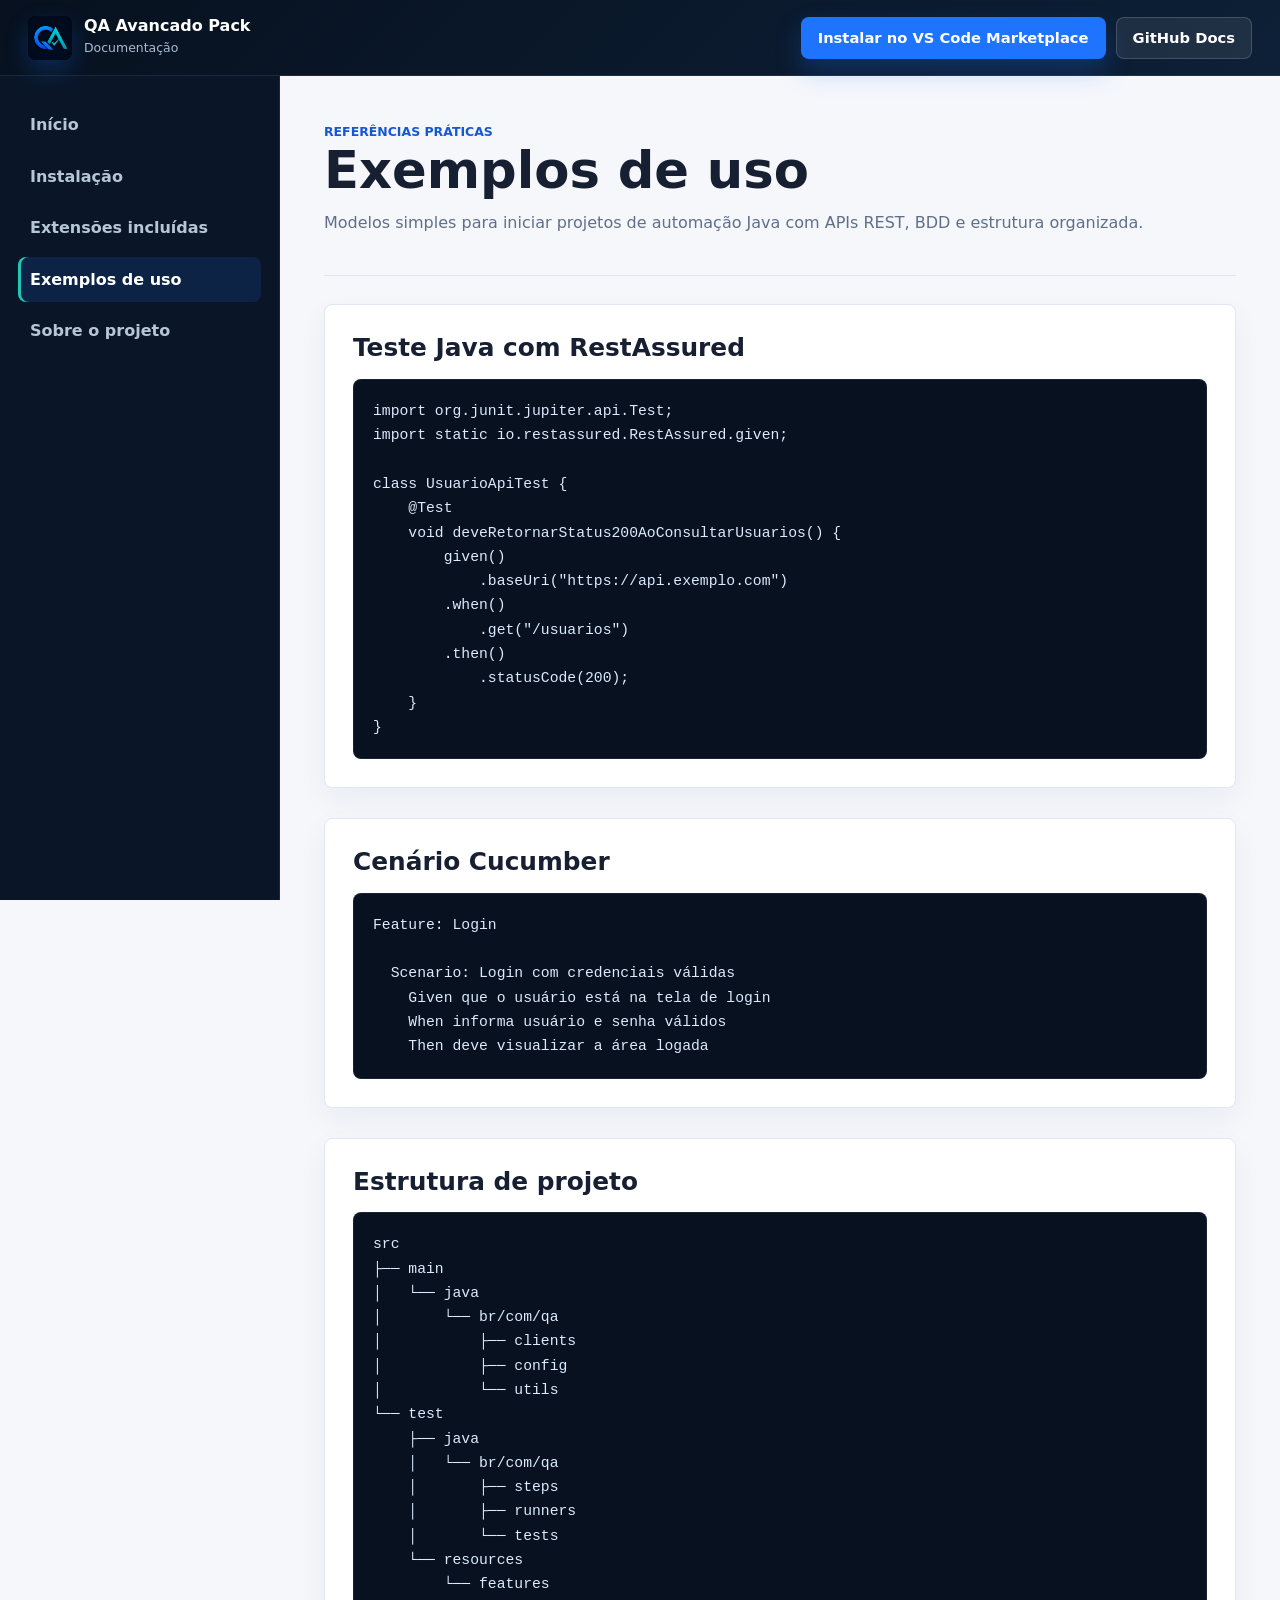
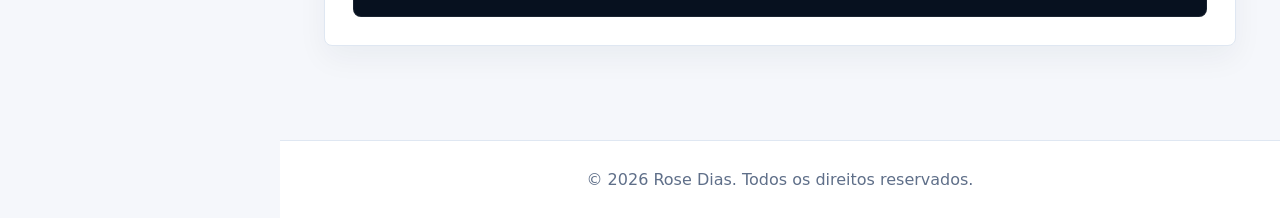
==== docs/exemplos-de-uso.html @ 57918c73 "site doc" ====
<!doctype html>
<html lang="pt-BR">
<head>
  <meta charset="utf-8">
  <meta name="viewport" content="width=device-width, initial-scale=1">
  <title>Exemplos de uso | QA Avancado Pack</title>
  <link rel="stylesheet" href="assets/style.css">
</head>
<body>
  <header class="site-header">
    <a class="brand" href="index.html" aria-label="QA Avancado Pack">
      <img src="assets/logo.png" alt="Logo QA Avancado Pack">
      <span><strong>QA Avancado Pack</strong><small>Documentação</small></span>
    </a>
    <nav class="top-actions" aria-label="Links principais">
      <a class="btn btn-primary" href="https://marketplace.visualstudio.com/items?itemName=SEU-PUBLISHER.qa-pack" target="_blank" rel="noopener">Instalar no VS Code Marketplace</a>
      <a class="btn btn-secondary" href="https://github.com/SEU-USUARIO/qa-pack-docs" target="_blank" rel="noopener">GitHub Docs</a>
    </nav>
    <button class="menu-toggle" type="button" aria-label="Abrir menu" aria-expanded="false">Menu</button>
  </header>

  <aside class="sidebar" id="sidebar">
    <nav aria-label="Menu da documentação">
      <a href="index.html">Início</a>
      <a href="instalacao.html">Instalação</a>
      <a href="extensoes-incluidas.html">Extensões incluídas</a>
      <a href="exemplos-de-uso.html">Exemplos de uso</a>
      <a href="sobre.html">Sobre o projeto</a>
    </nav>
  </aside>

  <main class="main-content page-content">
    <div class="page-title">
      <span class="eyebrow">Referências práticas</span>
      <h1>Exemplos de uso</h1>
      <p>Modelos simples para iniciar projetos de automação Java com APIs REST, BDD e estrutura organizada.</p>
    </div>

    <section class="content-section">
      <h2>Teste Java com RestAssured</h2>
      <pre><code>import org.junit.jupiter.api.Test;
import static io.restassured.RestAssured.given;

class UsuarioApiTest {
    @Test
    void deveRetornarStatus200AoConsultarUsuarios() {
        given()
            .baseUri("https://api.exemplo.com")
        .when()
            .get("/usuarios")
        .then()
            .statusCode(200);
    }
}</code></pre>
    </section>

    <section class="content-section">
      <h2>Cenário Cucumber</h2>
      <pre><code>Feature: Login

  Scenario: Login com credenciais válidas
    Given que o usuário está na tela de login
    When informa usuário e senha válidos
    Then deve visualizar a área logada</code></pre>
    </section>

    <section class="content-section">
      <h2>Estrutura de projeto</h2>
      <pre><code>src
├── main
│   └── java
│       └── br/com/qa
│           ├── clients
│           ├── config
│           └── utils
└── test
    ├── java
    │   └── br/com/qa
    │       ├── steps
    │       ├── runners
    │       └── tests
    └── resources
        └── features</code></pre>
    </section>
  </main>

  <footer class="site-footer">© 2026 Rose Dias. Todos os direitos reservados.</footer>
  <script src="assets/script.js"></script>
</body>
</html>
---- docs/assets/style.css ----
:root {
  --bg: #f5f7fb;
  --surface: #ffffff;
  --surface-soft: #eef5ff;
  --ink: #172033;
  --muted: #5f6f89;
  --line: #dfe7f2;
  --navy: #07111f;
  --navy-2: #0d2037;
  --blue: #1f74ff;
  --blue-dark: #1558d6;
  --teal: #20c7b5;
  --shadow: 0 18px 45px rgba(16, 33, 60, 0.09);
  --sidebar-width: 280px;
  --header-height: 76px;
}

* {
  box-sizing: border-box;
}

html {
  scroll-behavior: smooth;
}

body {
  margin: 0;
  min-height: 100vh;
  background: var(--bg);
  color: var(--ink);
  font-family: Inter, ui-sans-serif, system-ui, -apple-system, BlinkMacSystemFont, "Segoe UI", sans-serif;
  line-height: 1.6;
}

a {
  color: inherit;
  text-decoration: none;
}

img {
  display: block;
  max-width: 100%;
}

/* Header */
.site-header {
  position: fixed;
  top: 0;
  right: 0;
  left: 0;
  z-index: 20;
  display: flex;
  align-items: center;
  justify-content: space-between;
  gap: 20px;
  min-height: var(--header-height);
  padding: 14px 28px;
  background: linear-gradient(135deg, var(--navy), var(--navy-2));
  border-bottom: 1px solid rgba(255, 255, 255, 0.09);
  color: #ffffff;
}

.brand {
  display: inline-flex;
  align-items: center;
  gap: 12px;
  min-width: 220px;
}

.brand img {
  width: 44px;
  height: 44px;
  border-radius: 8px;
  box-shadow: 0 10px 24px rgba(31, 116, 255, 0.24);
}

.brand strong,
.brand small {
  display: block;
}

.brand strong {
  font-size: 1rem;
  line-height: 1.15;
}

.brand small {
  color: #a9bbd4;
  font-size: 0.78rem;
  margin-top: 2px;
}

.top-actions {
  display: flex;
  align-items: center;
  justify-content: flex-end;
  gap: 10px;
}

.btn {
  display: inline-flex;
  align-items: center;
  justify-content: center;
  min-height: 42px;
  border: 1px solid transparent;
  border-radius: 8px;
  padding: 10px 16px;
  font-weight: 700;
  font-size: 0.92rem;
  line-height: 1.2;
  transition: transform 160ms ease, background 160ms ease, border-color 160ms ease, color 160ms ease;
}

.btn:hover {
  transform: translateY(-1px);
}

.btn-primary {
  background: var(--blue);
  color: #ffffff;
  box-shadow: 0 12px 26px rgba(31, 116, 255, 0.25);
}

.btn-primary:hover {
  background: var(--blue-dark);
}

.btn-secondary,
.btn-ghost {
  background: rgba(255, 255, 255, 0.08);
  border-color: rgba(255, 255, 255, 0.16);
  color: #ffffff;
}

.btn-secondary:hover,
.btn-ghost:hover {
  background: rgba(255, 255, 255, 0.14);
}

.menu-toggle {
  display: none;
  min-height: 40px;
  border: 1px solid rgba(255, 255, 255, 0.18);
  border-radius: 8px;
  padding: 9px 12px;
  background: rgba(255, 255, 255, 0.08);
  color: #ffffff;
  font: inherit;
  font-weight: 700;
}

/* Sidebar */
.sidebar {
  position: fixed;
  top: var(--header-height);
  bottom: 0;
  left: 0;
  z-index: 15;
  width: var(--sidebar-width);
  padding: 26px 18px;
  overflow-y: auto;
  background: #0a1628;
  border-right: 1px solid rgba(255, 255, 255, 0.08);
}

.sidebar nav {
  display: grid;
  gap: 6px;
}

.sidebar a {
  display: flex;
  align-items: center;
  min-height: 44px;
  border-radius: 8px;
  padding: 10px 12px;
  color: #b7c5d9;
  font-weight: 700;
}

.sidebar a:hover,
.sidebar a.is-active {
  background: rgba(31, 116, 255, 0.14);
  color: #ffffff;
}

.sidebar a.is-active {
  box-shadow: inset 3px 0 0 var(--teal);
}

/* Main */
.main-content {
  width: min(1180px, calc(100% - var(--sidebar-width)));
  margin-left: var(--sidebar-width);
  padding: calc(var(--header-height) + 42px) 44px 64px;
}

.hero {
  display: grid;
  grid-template-columns: minmax(0, 1.35fr) minmax(280px, 0.65fr);
  align-items: stretch;
  gap: 28px;
  margin-bottom: 36px;
}

.hero-copy {
  padding: 46px;
  border-radius: 8px;
  background: linear-gradient(135deg, #ffffff 0%, #f4f8ff 100%);
  box-shadow: var(--shadow);
}

.eyebrow,
.card-kicker {
  color: var(--blue-dark);
  font-size: 0.78rem;
  font-weight: 800;
  letter-spacing: 0;
  text-transform: uppercase;
}

h1,
h2,
h3,
p {
  margin-top: 0;
}

h1 {
  max-width: 760px;
  margin-bottom: 14px;
  font-size: clamp(2.25rem, 5vw, 4.25rem);
  line-height: 1.02;
}

h2 {
  margin-bottom: 16px;
  font-size: 1.55rem;
  line-height: 1.2;
}

h3 {
  margin-bottom: 8px;
  font-size: 1.08rem;
  line-height: 1.25;
}

.lead {
  color: #24344f;
  font-size: 1.25rem;
}

.hero-copy p,
.page-title p,
.content-section p {
  color: var(--muted);
}

.hero-actions {
  display: flex;
  flex-wrap: wrap;
  gap: 12px;
  margin-top: 28px;
}

.hero-actions .btn-ghost {
  background: #ffffff;
  border-color: var(--line);
  color: var(--ink);
}

.hero-panel {
  display: grid;
  align-content: center;
  justify-items: start;
  gap: 16px;
  min-height: 320px;
  border-radius: 8px;
  padding: 34px;
  background: linear-gradient(160deg, #07111f, #102944);
  color: #ffffff;
  box-shadow: var(--shadow);
}

.hero-panel img {
  width: 96px;
  height: 96px;
  border-radius: 8px;
}

.hero-panel strong {
  font-size: 1.45rem;
  line-height: 1.2;
}

.hero-panel span {
  color: #a9bbd4;
}

.page-content {
  max-width: 1040px;
}

.page-title {
  margin-bottom: 28px;
  padding-bottom: 24px;
  border-bottom: 1px solid var(--line);
}

.page-title h1 {
  font-size: clamp(2.2rem, 4vw, 3.4rem);
}

.content-section {
  margin-bottom: 30px;
  padding: 28px;
  border: 1px solid var(--line);
  border-radius: 8px;
  background: var(--surface);
  box-shadow: 0 12px 30px rgba(16, 33, 60, 0.05);
}

.callout {
  border-color: rgba(31, 116, 255, 0.22);
  background: var(--surface-soft);
}

.note {
  margin-top: 16px;
  margin-bottom: 0;
  font-size: 0.95rem;
}

.check-list,
.steps {
  color: var(--muted);
}

.check-list {
  display: grid;
  grid-template-columns: repeat(auto-fit, minmax(220px, 1fr));
  gap: 12px;
}

.check-list span {
  min-height: 46px;
  border: 1px solid var(--line);
  border-radius: 8px;
  padding: 11px 12px;
  background: #fbfdff;
  font-weight: 700;
}

.steps {
  margin-bottom: 0;
  padding-left: 22px;
}

.steps li + li {
  margin-top: 8px;
}

.author-box {
  display: flex;
  align-items: center;
  gap: 16px;
}

.author-box img {
  width: 58px;
  height: 58px;
  border-radius: 8px;
}

.author-box strong,
.author-box span {
  display: block;
}

.author-box span {
  color: var(--muted);
}

/* Cards */
.card-grid {
  display: grid;
  grid-template-columns: repeat(auto-fit, minmax(230px, 1fr));
  gap: 18px;
}

.card {
  min-height: 170px;
  border: 1px solid var(--line);
  border-radius: 8px;
  padding: 22px;
  background: #ffffff;
  box-shadow: 0 12px 30px rgba(16, 33, 60, 0.06);
  transition: transform 160ms ease, border-color 160ms ease, box-shadow 160ms ease;
}

a.card:hover {
  transform: translateY(-3px);
  border-color: rgba(31, 116, 255, 0.35);
  box-shadow: var(--shadow);
}

.card p {
  margin-bottom: 0;
  color: var(--muted);
}

.tag-grid,
.tech-list {
  display: flex;
  flex-wrap: wrap;
  gap: 10px;
}

.tag-grid span,
.tech-list span {
  border: 1px solid var(--line);
  border-radius: 999px;
  padding: 8px 12px;
  background: #f9fbff;
  color: #263852;
  font-weight: 700;
  font-size: 0.94rem;
}

.tech-list span {
  border-color: rgba(31, 116, 255, 0.18);
  background: #edf5ff;
  color: #174a9d;
}

/* Tables */
.table-wrap {
  overflow-x: auto;
  border: 1px solid var(--line);
  border-radius: 8px;
}

table {
  width: 100%;
  min-width: 720px;
  border-collapse: collapse;
  background: #ffffff;
}

th,
td {
  padding: 14px 16px;
  text-align: left;
  vertical-align: top;
  border-bottom: 1px solid var(--line);
}

th {
  background: #f0f5fb;
  color: #25344d;
  font-size: 0.9rem;
}

tr:last-child td {
  border-bottom: 0;
}

td {
  color: var(--muted);
}

td:first-child {
  color: var(--ink);
  font-weight: 800;
}

/* Code Blocks */
code {
  font-family: "Cascadia Code", Consolas, "Liberation Mono", monospace;
  font-size: 0.92em;
}

p code {
  border-radius: 6px;
  padding: 2px 6px;
  background: #eef4ff;
  color: #1558d6;
}

pre {
  margin: 0;
  overflow-x: auto;
  border-radius: 8px;
  padding: 20px;
  background: #07111f;
  color: #dbeafe;
  box-shadow: inset 0 0 0 1px rgba(255, 255, 255, 0.08);
}

pre code {
  display: block;
  min-width: max-content;
  line-height: 1.65;
}

.site-footer {
  margin-left: var(--sidebar-width);
  padding: 26px 44px;
  border-top: 1px solid var(--line);
  background: #ffffff;
  color: var(--muted);
  text-align: center;
}

/* Responsive */
@media (max-width: 980px) {
  .site-header {
    flex-wrap: wrap;
    padding: 12px 18px;
  }

  .brand {
    min-width: 0;
  }

  .top-actions {
    order: 3;
    width: 100%;
    justify-content: flex-start;
    overflow-x: auto;
    padding-bottom: 2px;
  }

  .top-actions .btn {
    flex: 0 0 auto;
  }

  .menu-toggle {
    display: inline-flex;
    align-items: center;
    justify-content: center;
  }

  .sidebar {
    top: 132px;
    width: 100%;
    max-height: calc(100vh - 132px);
    transform: translateX(-100%);
    transition: transform 180ms ease;
  }

  .sidebar.is-open {
    transform: translateX(0);
  }

  .sidebar nav {
    gap: 8px;
  }

  .main-content,
  .site-footer {
    width: 100%;
    margin-left: 0;
  }

  .main-content {
    padding: 170px 20px 44px;
  }

  .hero {
    grid-template-columns: 1fr;
  }

  .hero-copy,
  .hero-panel,
  .content-section {
    padding: 24px;
  }
}

@media (max-width: 560px) {
  .site-header {
    gap: 12px;
  }

  .brand img {
    width: 40px;
    height: 40px;
  }

  .brand strong {
    font-size: 0.92rem;
  }

  .top-actions {
    display: grid;
    grid-template-columns: 1fr;
  }

  .btn {
    width: 100%;
  }

  .sidebar {
    top: 184px;
    max-height: calc(100vh - 184px);
  }

  .main-content {
    padding: 220px 16px 36px;
  }

  .hero-copy,
  .hero-panel,
  .content-section,
  .card {
    padding: 20px;
  }

  .hero-panel {
    min-height: 260px;
  }

  .card-grid,
  .check-list {
    grid-template-columns: 1fr;
  }

  .site-footer {
    padding: 22px 16px;
  }
}
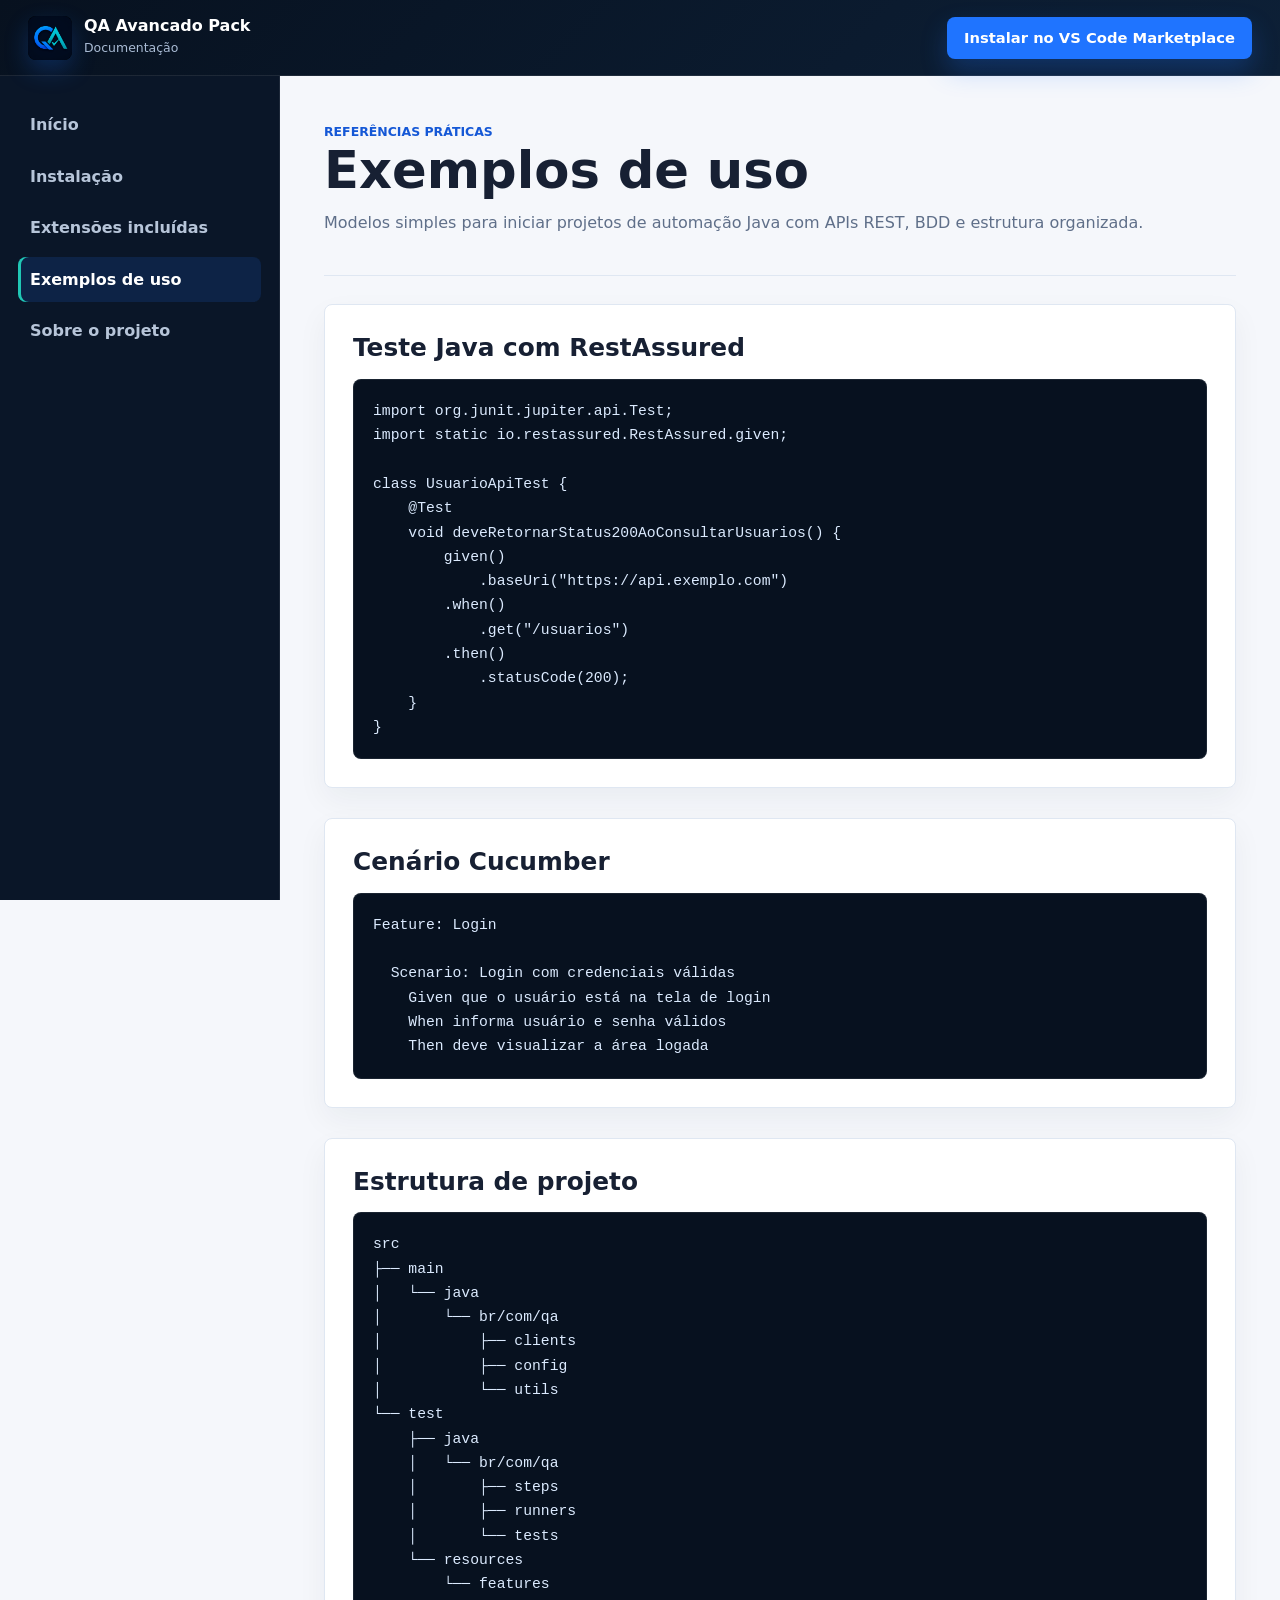
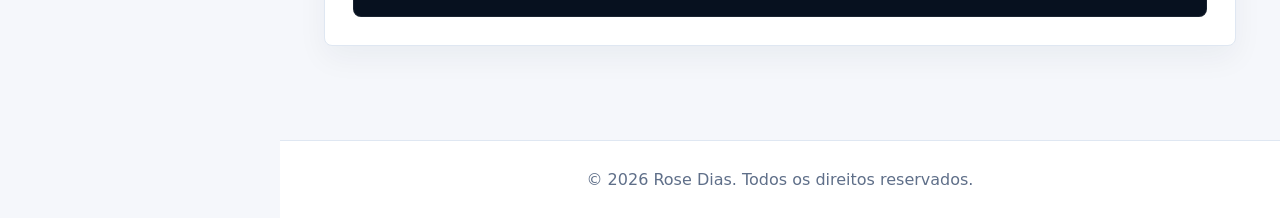
==== commit 5d0ecee3: "update" ====
--- a/docs/exemplos-de-uso.html
+++ b/docs/exemplos-de-uso.html
@@ -14,7 +14,6 @@
     </a>
     <nav class="top-actions" aria-label="Links principais">
       <a class="btn btn-primary" href="https://marketplace.visualstudio.com/items?itemName=SEU-PUBLISHER.qa-pack" target="_blank" rel="noopener">Instalar no VS Code Marketplace</a>
-      <a class="btn btn-secondary" href="https://github.com/SEU-USUARIO/qa-pack-docs" target="_blank" rel="noopener">GitHub Docs</a>
     </nav>
     <button class="menu-toggle" type="button" aria-label="Abrir menu" aria-expanded="false">Menu</button>
   </header>
